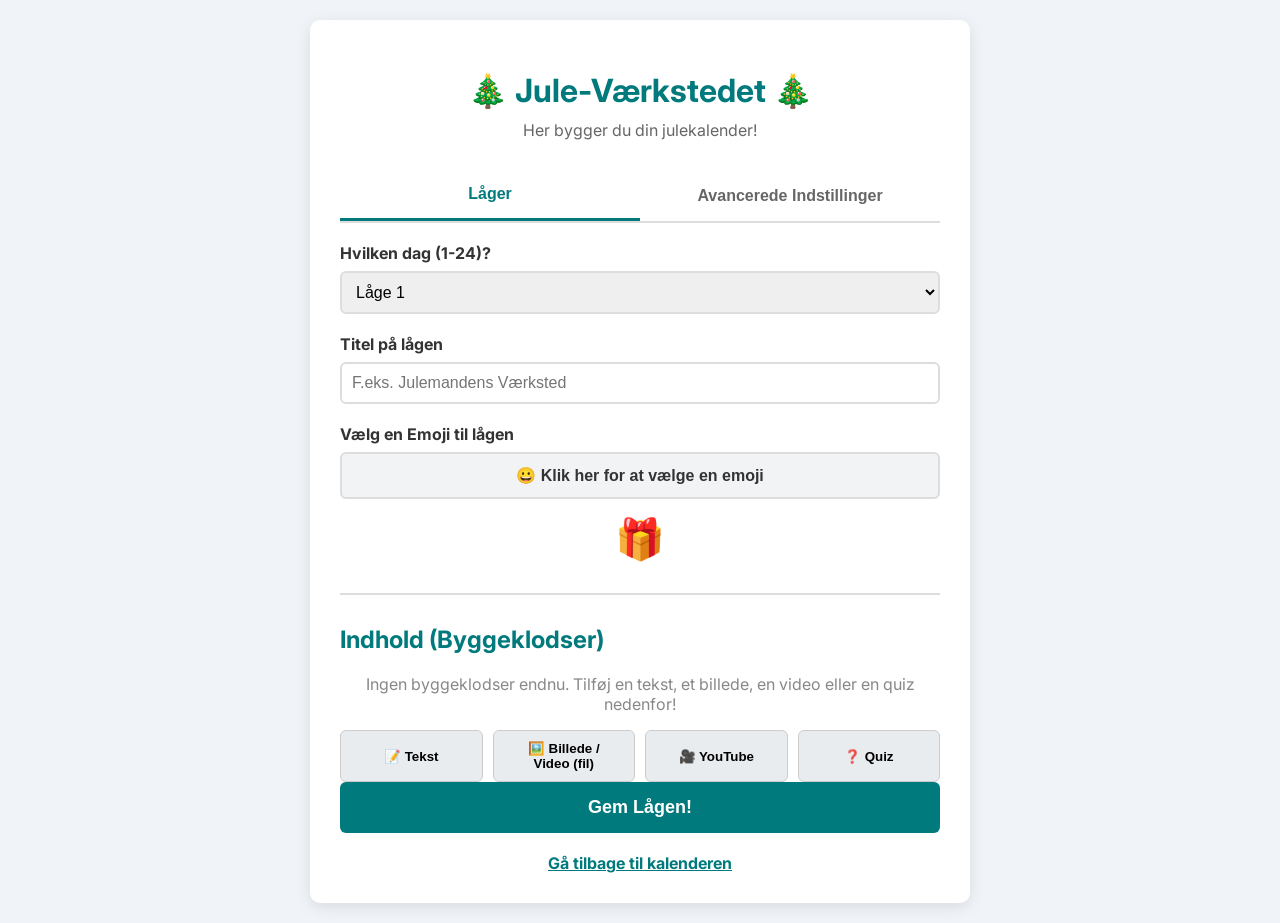
==== Data/wwwroot/editor.html @ e36e7e69 "Initial commit" ====
<!DOCTYPE html>
<html lang="da">
<head>
    <meta charset="UTF-8">
    <meta name="viewport" content="width=device-width, initial-scale=1.0">
    <title>Jule-Værkstedet</title>
    <link rel="icon" href="assets/tree.png">
    <link href="https://fonts.googleapis.com/css2?family=Inter:wght@400;500;700&display=swap" rel="stylesheet">
    <style>
        body {
            font-family: 'Inter', sans-serif;
            background-color: #f0f4f8;
            margin: 0;
            padding: 20px;
            color: #333;
        }
        .container {
            max-width: 600px;
            margin: 0 auto;
            background: white;
            padding: 30px;
            border-radius: 10px;
            box-shadow: 0 4px 15px rgba(0,0,0,0.1);
        }
        h1 {
            color: #007a7c;
            text-align: center;
            margin-bottom: 30px;
        }
        .form-group {
            margin-bottom: 20px;
        }
        label {
            display: block;
            font-weight: bold;
            margin-bottom: 8px;
        }
        input[type="text"], input[type="number"], select, textarea {
            width: 100%;
            padding: 10px;
            border: 2px solid #ddd;
            border-radius: 6px;
            font-size: 16px;
            box-sizing: border-box;
        }
        input[type="file"] {
            display: block;
            margin-top: 10px;
        }
        .emoji-select-btn {
            width: 100%;
            padding: 12px;
            background: #f1f3f5;
            border: 2px solid #ddd;
            border-radius: 6px;
            font-size: 16px;
            cursor: pointer;
            font-weight: bold;
            color: #333;
            transition: all 0.2s;
        }
        .emoji-select-btn:hover {
            background: #e9ecef;
            border-color: #007a7c;
        }
        .full-emoji-picker {
            margin-top: 10px;
            border: 2px solid #007a7c;
            border-radius: 6px;
            background: white;
            padding: 10px;
            max-height: 250px;
            overflow-y: auto;
        }
        .emoji-list {
            display: grid;
            grid-template-columns: repeat(auto-fill, minmax(40px, 1fr));
            gap: 5px;
        }
        .emoji-list span {
            font-size: 30px;
            cursor: pointer;
            text-align: center;
            padding: 5px;
            border-radius: 6px;
            transition: transform 0.1s, background 0.1s;
        }
        .emoji-list span:hover {
            background: #f0f4f8;
            transform: scale(1.2);
        }
        .content-hidden {
            display: none;
        }
        button.save-btn {
            width: 100%;
            padding: 15px;
            background-color: #007a7c;
            color: white;
            font-size: 18px;
            font-weight: bold;
            border: none;
            border-radius: 6px;
            cursor: pointer;
            transition: background 0.2s;
        }
        button.save-btn:hover {
            background-color: #005f60;
        }
        .status {
            margin-top: 20px;
            padding: 15px;
            border-radius: 6px;
            text-align: center;
            font-weight: bold;
            display: none;
        }
        .success { background: #d4edda; color: #155724; }
        .error { background: #f8d7da; color: #721c24; }
        .tabs {
            display: flex;
            border-bottom: 2px solid #ddd;
            margin-bottom: 20px;
        }
        .tab-btn {
            flex: 1;
            padding: 15px;
            background: none;
            border: none;
            font-size: 16px;
            font-weight: bold;
            cursor: pointer;
            color: #666;
        }
        .tab-btn.active {
            color: #007a7c;
            border-bottom: 3px solid #007a7c;
        }
        .tab-content {
            display: none;
        }
        .tab-content.active {
            display: block;
        }
        .btn-block {
            background: #e9ecef;
            border: 1px solid #ccc;
            padding: 10px 15px;
            border-radius: 6px;
            cursor: pointer;
            font-weight: bold;
            flex: 1;
            min-width: 120px;
        }
        .btn-block:hover { background: #dde0e3; }
        .block {
            background: #fafafa;
            border: 2px solid #ddd;
            padding: 15px;
            margin-bottom: 15px;
            border-radius: 6px;
        }
        .block-header {
            display: flex;
            justify-content: space-between;
            align-items: center;
            margin-bottom: 10px;
            border-bottom: 1px solid #ddd;
            padding-bottom: 5px;
        }
        .drag-handle {
            cursor: grab;
            margin-right: 10px;
            font-size: 20px;
        }
        .btn-remove {
            background: #dc3545;
            color: white;
            border: none;
            border-radius: 4px;
            padding: 5px 10px;
            cursor: pointer;
            font-size: 12px;
        }
        .wysiwyg-editor {
            min-height: 80px;
            border: 1px solid #ccc;
            padding: 10px;
            border-radius: 4px;
            background: white;
            margin-top: 5px;
        }
        .formatting-toolbar {
            display: flex;
            gap: 5px;
        }
        .format-btn {
            background: white;
            border: 1px solid #ccc;
            border-radius: 4px;
            padding: 5px 10px;
            cursor: pointer;
            font-weight: bold;
        }
        .format-btn:hover { background: #f0f0f0; }
        .quiz-option {
            display: flex;
            gap: 10px;
            margin-bottom: 5px;
            align-items: center;
        }
    </style>
</head>
<body>

<div class="container">
    <h1>🎄 Jule-Værkstedet 🎄</h1>
    <p style="text-align: center; color: #666; margin-top: -20px; margin-bottom: 30px;">Her bygger du din julekalender!</p>
    
    <div class="tabs">
        <button id="btn-tab-låge" class="tab-btn active" onclick="switchTab('låge')">Låger</button>
        <button id="btn-tab-config" class="tab-btn" onclick="switchTab('config')">Avancerede Indstillinger</button>
    </div>

    <div id="tab-låge" class="tab-content active">
        <div class="form-group">
            <label>Hvilken dag (1-24)?</label>
            <select id="door-day" onchange="loadDoor(this.value)">
                <script>
                    for(let i=1; i<=24; i++) {
                        document.write(`<option value="${i}">Låge ${i}</option>`);
                    }
                    

                </script>
            </select>
        </div>

        <div class="form-group">
            <label>Titel på lågen</label>
            <input type="text" id="door-title" placeholder="F.eks. Julemandens Værksted">
        </div>

    <div class="form-group">
        <label>Vælg en Emoji til lågen</label>
        <button type="button" class="emoji-select-btn" onclick="toggleEmojiPicker()">😀 Klik her for at vælge en emoji</button>
        
        <div id="full-emoji-picker" class="full-emoji-picker content-hidden">
            <div id="emoji-list" class="emoji-list"></div>
        </div>

        <input type="hidden" id="door-emoji" value="🎁">
        <div id="selected-emoji-preview" style="font-size: 40px; text-align: center; margin-top: 15px;">🎁</div>
    </div>

    <hr style="border: 1px solid #ddd; margin: 30px 0;">
    <h2 style="color: #007a7c;">Indhold (Byggeklodser)</h2>
    <div id="content-blocks"></div>
    <div class="add-block-buttons" style="margin-top: 15px; display: flex; gap: 10px; flex-wrap: wrap;">
        <button type="button" onclick="addBlock('text')" class="btn-block">📝 Tekst</button>
        <button type="button" onclick="addBlock('image')" class="btn-block">🖼️ Billede / Video (fil)</button>
        <button type="button" onclick="addBlock('video')" class="btn-block">🎥 YouTube</button>
        <button type="button" onclick="addBlock('quiz')" class="btn-block">❓ Quiz</button>
    </div>

    <button class="save-btn" onclick="saveDoor()">Gem Lågen!</button>
    </div> <!-- Afslutter tab-låge -->

    <div id="tab-config" class="tab-content">
        <div class="form-group">
            <label>Julekalenderens Titel</label>
            <input type="text" id="config-maintitle" placeholder="F.eks. Min Julekalender">
        </div>
        <div class="form-group">
            <label>Undertitel</label>
            <input type="text" id="config-subtitle" placeholder="F.eks. Lavet af 2.A">
        </div>
        <div class="form-group">
            <label>Test-tilstand (Tillad at åbne låger før tid)</label>
            <select id="config-testmode">
                <option value="true">Ja (Test-tilstand aktiv)</option>
                <option value="false">Nej (Låger åbnes kun på dagen)</option>
            </select>
        </div>
        
        <div class="form-group" style="background: #f9f9f9; border: 1px solid #ddd; padding: 15px; border-radius: 8px;">
            <label>Farver</label>
            <div style="font-size: 14px; color: #555; margin-bottom: 10px;">Gør kalenderen personlig med jeres egne farver:</div>
            
            <div style="display: flex; gap: 10px; flex-wrap: wrap; align-items: center; margin-bottom: 10px;">
                <label style="width: 150px; margin: 0;">Baggrundsfarve:</label>
                <input type="color" id="config-bgcolor" value="#005a5b" style="width: 50px; height: 30px; padding: 0; border: none;">
                <button type="button" onclick="document.getElementById('config-bgcolor').value='#005a5b'" style="background: #fff; border: 1px solid #ccc; color: #333; padding: 2px 8px; border-radius: 4px; cursor: pointer;">Nulstil</button>
            </div>
            
            <div style="display: flex; gap: 10px; flex-wrap: wrap; align-items: center; margin-bottom: 10px;">
                <label style="width: 150px; margin: 0;">Lågefarve:</label>
                <input type="color" id="config-doorcolor" value="#fefae0" style="width: 50px; height: 30px; padding: 0; border: none;">
                <button type="button" onclick="document.getElementById('config-doorcolor').value='#fefae0'" style="background: #fff; border: 1px solid #ccc; color: #333; padding: 2px 8px; border-radius: 4px; cursor: pointer;">Nulstil</button>
            </div>
            
            <div style="display: flex; gap: 10px; flex-wrap: wrap; align-items: center;">
                <label style="width: 150px; margin: 0;">Tal-farve (1-24):</label>
                <input type="color" id="config-doortextcolor" value="#582f0e" style="width: 50px; height: 30px; padding: 0; border: none;">
                <button type="button" onclick="document.getElementById('config-doortextcolor').value='#582f0e'" style="background: #fff; border: 1px solid #ccc; color: #333; padding: 2px 8px; border-radius: 4px; cursor: pointer;">Nulstil</button>
            </div>
        </div>
        <div class="form-group" style="background: #f9f9f9; border: 1px solid #ddd; padding: 15px; border-radius: 8px;">
            <label>Vis Snevejr (Drys fra toppen)</label>
            <select id="config-snow" style="margin-bottom: 10px;">
                <option value="true">Ja</option>
                <option value="false">Nej</option>
            </select>
            
            <div style="display: flex; gap: 10px; flex-wrap: wrap; align-items: center; margin-bottom: 10px;">
                <label style="width: 150px; margin: 0;">Sne-mængde:</label>
                <select id="config-snowamount" style="width: 120px;">
                    <option value="25">Lidt</option>
                    <option value="75">Normal</option>
                    <option value="150">Mange</option>
                    <option value="300">Snestorm!</option>
                </select>
            </div>

            <div style="display: flex; gap: 10px; flex-wrap: wrap; align-items: center; margin-bottom: 10px;">
                <label style="width: 150px; margin: 0;">Sne-hastighed:</label>
                <select id="config-snowspeed" style="width: 120px;">
                    <option value="1.5">Langsomt</option>
                    <option value="1.0">Normalt</option>
                    <option value="0.5">Hurtigt</option>
                </select>
            </div>

            <div style="display: flex; gap: 10px; flex-wrap: wrap; align-items: center;">
                <label style="width: 150px; margin: 0;">Sne-farve:</label>
                <input type="color" id="config-snowcolor" value="#ffffff" style="width: 50px; height: 30px; padding: 0; border: none;">
                <button type="button" onclick="document.getElementById('config-snowcolor').value='#ffffff'" style="background: #fff; border: 1px solid #ccc; color: #333; padding: 2px 8px; border-radius: 4px; cursor: pointer;">Nulstil</button>
            </div>
        </div>
        <div class="form-group">
            <label>Vis Snedriver (I bunden af kalenderen)</label>
            <select id="config-snowdrift">
                <option value="true">Ja</option>
                <option value="false">Nej</option>
            </select>
        </div>
        <div class="form-group" style="background: #f9f9f9; border: 1px solid #ddd; padding: 15px; border-radius: 8px;">
            <label>Låger i gitteret</label>
            <div style="font-size: 14px; color: #555; margin-bottom: 10px;">Bestem hvordan numrene 1-24 placeres på forsiden:</div>
            <button class="btn-remove" type="button" style="background-color: #f39c12; color: white; padding: 10px; margin-right: 5px; border: none; border-radius: 4px; cursor: pointer; font-weight: bold;" onclick="shuffleDoors()">🎲 Bland lågerne tilfældigt!</button>
            <button class="btn-remove" type="button" style="background-color: #3498db; color: white; padding: 10px; border: none; border-radius: 4px; cursor: pointer; font-weight: bold;" onclick="resetDoors()">🔢 Sæt dem i rækkefølge (1-24)</button>
        </div>
        <button class="save-btn" onclick="saveConfig()">Gem Indstillinger ⚙️</button>
    </div> <!-- Afslutter tab-config -->

    <div id="status" class="status"></div>
    <br>
    <div style="text-align: center;">
        <a href="index.html" style="color: #007a7c; font-weight: bold;">Gå tilbage til kalenderen</a>
    </div>
</div>

<script>
    // Tab switching logic
    function switchTab(tabId) {
        document.getElementById('btn-tab-låge').classList.remove('active');
        document.getElementById('btn-tab-config').classList.remove('active');
        document.getElementById('tab-låge').classList.remove('active');
        document.getElementById('tab-config').classList.remove('active');
        
        document.getElementById('btn-tab-' + tabId).classList.add('active');
        document.getElementById('tab-' + tabId).classList.add('active');
        
        if (tabId === 'config') {
            loadConfig();
        }
    }

    let currentDoorOrder = null;

    async function loadConfig() {
        try {
            const res = await fetch('/api/config');
            if (res.ok) {
                const config = await res.json();
                if (config.mainTitle) document.getElementById('config-maintitle').value = config.mainTitle;
                if (config.subtitle) document.getElementById('config-subtitle').value = config.subtitle;
                if (config.isTestMode !== undefined) document.getElementById('config-testmode').value = config.isTestMode.toString();
                if (config.showSnowfall !== undefined) document.getElementById('config-snow').value = config.showSnowfall.toString();
                if (config.showSnowdrift !== undefined) document.getElementById('config-snowdrift').value = config.showSnowdrift.toString();
                if (config.doorOrder) currentDoorOrder = config.doorOrder;
                if (config.bgColor) document.getElementById('config-bgcolor').value = config.bgColor;
                if (config.doorColor) document.getElementById('config-doorcolor').value = config.doorColor;
                if (config.doorTextColor) document.getElementById('config-doortextcolor').value = config.doorTextColor;
                if (config.snowAmount) document.getElementById('config-snowamount').value = config.snowAmount.toString();
                if (config.snowSpeed) document.getElementById('config-snowspeed').value = config.snowSpeed.toString();
                if (config.snowColor) document.getElementById('config-snowcolor').value = config.snowColor;
            }
        } catch(e) {
            console.error("Fejl ved indlæsning", e);
        }
    }

    function shuffleDoors() {
        // Genererer en tilfældig rækkefølge af 1-24
        let array = Array.from({length: 24}, (_, i) => i + 1);
        for (let i = array.length - 1; i > 0; i--) {
            const j = Math.floor(Math.random() * (i + 1));
            [array[i], array[j]] = [array[j], array[i]];
        }
        currentDoorOrder = array;
        alert("Lågerne er nu blandet! Tryk på 'Gem Indstillinger' for at gemme ændringerne.");
    }

    function resetDoors() {
        currentDoorOrder = Array.from({length: 24}, (_, i) => i + 1);
        alert("Lågerne er nu sat i rækkefølge fra 1-24! Tryk på 'Gem Indstillinger' for at gemme.");
    }

    async function saveConfig() {
        const config = {
            mainTitle: document.getElementById('config-maintitle').value,
            subtitle: document.getElementById('config-subtitle').value,
            isTestMode: document.getElementById('config-testmode').value === 'true',
            showSnowfall: document.getElementById('config-snow').value === 'true',
            showSnowdrift: document.getElementById('config-snowdrift').value === 'true',
            bgColor: document.getElementById('config-bgcolor').value,
            doorColor: document.getElementById('config-doorcolor').value,
            doorTextColor: document.getElementById('config-doortextcolor').value,
            snowAmount: document.getElementById('config-snowamount').value,
            snowSpeed: document.getElementById('config-snowspeed').value,
            snowColor: document.getElementById('config-snowcolor').value
        };
        if (currentDoorOrder) {
            config.doorOrder = currentDoorOrder;
        }

        try {
            const response = await fetch('/api/config', {
                method: 'POST',
                headers: { 'Content-Type': 'application/json' },
                body: JSON.stringify(config)
            });

            const status = document.getElementById('status');
            status.style.display = 'block';
            
            if(response.ok) {
                status.className = 'status success';
                status.textContent = 'Indstillinger blev gemt! Opdater julekalenderen for at se ændringerne.';
                setTimeout(() => { status.style.display = 'none'; }, 5000);
            } else {
                status.className = 'status error';
                status.textContent = 'Fejl: Kunne ikke gemme indstillinger.';
            }
        } catch(e) {
            const status = document.getElementById('status');
            status.style.display = 'block';
            status.className = 'status error';
            status.textContent = 'Forbindelsesfejl til serveren.';
        }
    }

    const ALL_EMOJIS = "😀 😃 😄 😁 😆 😅 🤣 😂 🙂 🙃 😉 😊 😇 🥰 😍 🤩 😘 😗 😚 😙 😋 😛 😜 🤪 😝 🤑 🤗 🤭 🤫 🤔 🤐 🤨 😐 😑 😶 😏 😒 🙄 😬 🤥 😌 😔 😪 🤤 😴 😷 🤒 🤕 🤢 🤮 🤧 🥵 🥶 🥴 😵 🤯 🤠 🥳 😎 🤓 🧐 😕 😟 🙁 ☹️ 😮 😯 😲 😳 🥺 😦 😧 😨 😰 😥 😢 😭 😱 😖 😣 😞 😓 😩 😫 🥱 😤 😡 😠 🤬 😈 👿 💀 ☠️ 💩 🤡 👹 👺 👻 👽 👾 🤖 🎃 😺 😸 😹 😻 😼 😽 🙀 😿 😾 🐶 🐱 🐭 🐹 🐰 🦊 🐻 🐼 🐨 🐯 🦁 🐮 🐷 🐽 🐸 🐵 🙈 🙉 🙊 🐒 🐔 🐧 🐦 🐤 🐣 🐥 🦆 🦅 🦉 🦇 🐺 🐗 🐴 🦄 🐝 🐛 🦋 🐌 🐞 🐜 🦟 🦗 🕷 🕸 🦂 🐢 🐍 🦎 🦖 🦕 🐙 🦑 🦐 🦞 🦀 🐡 🐠 🐟 🐬 🐳 🐋 🦈 🐊 🐅 🐆 🦓 🦍 🦧 🐘 🦛 🦏 🐪 🐫 🦒 🦘 🐃 🐂 🐄 🐎 🐖 🐏 🐑 🦙 🐐 🦌 🐕 🐩 🦮 🐕‍🦺 🐈 🐓 🦃 🦚 🦜 🦢 🦩 🕊 🐇 🦝 🦨 🦡 🦦 🦥 🐁 🐀 🐿 🦔 🍏 🍎 🍐 🍊 🍋 🍌 🍉 🍇 🍓 🍈 🍒 🍑 🥭 🍍 🥥 🥝 🍅 🍆 🥑 🥦 🥬 🥒 🌶 🌽 🥕 🧄 🧅 🥔 🍠 🥐 🥯 🍞 🥖 🥨 🧀 🥚 🍳 🧈 🥞 🧇 🥓 🥩 🍗 🍖 🌭 🍔 🍟 🍕 🥪 🥙 🧆 🌮 🌯 🥗 🥘 🥫 🍝 🍜 🍲 🍛 🍣 🍱 🥟 🦪 🍤 🍙 🍚 🍘 🍥 🥠 🥮 🍢 🍡 🍧 🍨 🍦 🥧 🧁 🍰 🎂 🍮 🍭 🍬 🍫 🍿 🍩 🍪 🌰 🥜 🍯 🥛 🍼 ☕️ 🍵 🧃 🥤 🍶 🍺 🍻 🥂 🍷 🥃 🍸 🍹 🧉 🍾 🧊 🥄 🍴 🍽 🥣 🥡 🥢 ⚽ 🏀 🏈 ⚾ 🥎 🎾 🏐 🏉 🥏 🎱 🪀 🏓 🏸 🏒 🏑 🥍 🏏 🥅 ⛳ 🪁 🏹 🎣 🤿 🥊 🥋 🎽 🛹 🛷 ⛸ 🥌 🎿 ⛷ 🏂 🪂 🏋️ 🤼 🤸 ⛹️ 🤺 🤾 🏌️ 🏇 🧘 🏄 🏊 🤽 🚣 🧗 🚵 🚴 🏆 🥇 🥈 🥉 🏅 🎖 🏵 🎗 🎫 🎟 🎪 🤹 🎭 🩰 🎨 🎬 🎤 🎧 🎼 🎹 🥁 🎷 🎺 🎸 🪕 🎻 🎲 🧩 🎮 🕹 🎰 🎅 🤶 🧑‍🎄 🎄 🎁 ⛄ ❄️ 🦌 🕯️ 🔔 🌟 🧣 🧤 🧥".split(" ");
    
    // Initialize emoji list
    const emojiList = document.getElementById('emoji-list');
    ALL_EMOJIS.forEach(emoji => {
        if(!emoji) return;
        const span = document.createElement('span');
        span.textContent = emoji;
        span.onclick = () => setEmoji(emoji);
        emojiList.appendChild(span);
    });

    function toggleEmojiPicker() {
        const picker = document.getElementById('full-emoji-picker');
        if(picker.classList.contains('content-hidden')) {
            picker.classList.remove('content-hidden');
        } else {
            picker.classList.add('content-hidden');
        }
    }

    function setEmoji(emoji) {
        document.getElementById('door-emoji').value = emoji;
        document.getElementById('selected-emoji-preview').textContent = emoji;
        document.getElementById('full-emoji-picker').classList.add('content-hidden');
    }

    // Blocks array
let currentBlocks = [];

function clearDoorForm() {
    document.getElementById('door-title').value = '';
    setEmoji('🎁');
    currentBlocks = [];
    renderBlocks();
}

async function loadDoor(day) {
    clearDoorForm();
    try {
        const res = await fetch('/api/door/' + day);
        if (res.ok) {
            const data = await res.json();
            if(data.title && !data.title.includes('. december')) {
                document.getElementById('door-title').value = data.title;
            }
            if(data.emoji) {
                setEmoji(data.emoji);
            }
            if(data.body && data.body.length > 0) {
                // Map the server blocks to our editable blocks
                currentBlocks = data.body.map(block => {
                    if (block.type === 'html' || block.type === 'text') return { type: 'text', value: block.value };
                    if (block.type === 'image' || block.type === 'video' && !block.value.includes('youtube.com')) {
                        return { type: 'file', value: block.value, file: null };
                    }
                    if (block.type === 'video' && block.value.includes('youtube.com')) return { type: 'video', value: block.value };
                    if (block.type === 'quiz') return { type: 'quiz', value: block.value };
                    return block;
                });
            }
            renderBlocks();
        }
    } catch(e) {
        console.error("Kunne ikke hente låge", e);
    }
}

// Automatically load day 1 on boot
window.addEventListener('DOMContentLoaded', () => {
    loadDoor(1);
});

function addBlock(type) {
    let newBlock = { type: type, value: '' };
    if (type === 'quiz') {
        newBlock.value = { question: 'Hvad er...', options: ['Svar 1', 'Svar 2'], correctIndex: 0, explanation: 'Godt klaret!' };
    }
    currentBlocks.push(newBlock);
    renderBlocks();
}

function removeBlock(index) {
    if(confirm('Er du sikker på du vil fjerne denne byggeklods?')) {
        currentBlocks.splice(index, 1);
        renderBlocks();
    }
}

function moveBlock(index, dir) {
    if (index + dir < 0 || index + dir >= currentBlocks.length) return;
    const temp = currentBlocks[index];
    currentBlocks[index] = currentBlocks[index + dir];
    currentBlocks[index + dir] = temp;
    renderBlocks();
}

function updateBlockValue(index, newValue) {
    currentBlocks[index].value = newValue;
}

function updateQuizValue(index, field, value) {
    currentBlocks[index].value[field] = value;
}

function updateQuizOption(blockIndex, optIndex, value) {
    currentBlocks[index].value.options[optIndex] = value;
}

function renderBlocks() {
    const container = document.getElementById('content-blocks');
    container.innerHTML = '';
    
    if (currentBlocks.length === 0) {
        container.innerHTML = '<p style="text-align: center; color: #888;">Ingen byggeklodser endnu. Tilføj en tekst, et billede, en video eller en quiz nedenfor!</p>';
        return;
    }
    
    currentBlocks.forEach((block, index) => {
        const div = document.createElement('div');
        div.className = 'block';
        
        let title = '';
        if (block.type === 'text') title = '📝 Tekst';
        if (block.type === 'file') title = '🖼️ Billede / Video (fil)';
        if (block.type === 'video') title = '🎥 YouTube Video';
        if (block.type === 'quiz') title = '❓ Quiz';
        
        let header = `
            <div class="block-header">
                <div>
                    <span class="drag-handle" onclick="moveBlock(${index}, -1)" title="Flyt Op">⬆️</span>
                    <span class="drag-handle" onclick="moveBlock(${index}, 1)" title="Flyt Ned">⬇️</span>
                    <strong>${title}</strong>
                </div>
                <button class="btn-remove" onclick="removeBlock(${index})">Slet</button>
            </div>
        `;
        
        let body = '';
        if (block.type === 'text') {
            body = `
                <div class="formatting-toolbar">
                    <button type="button" class="format-btn" onclick="document.execCommand('bold',false,null)"><b>B</b></button>
                    <button type="button" class="format-btn" onclick="document.execCommand('italic',false,null)"><i>I</i></button>
                    <button type="button" class="format-btn" onclick="document.execCommand('underline',false,null)"><u>U</u></button>
                    <button type="button" class="format-btn" onclick="document.execCommand('foreColor',false,'#d8232a')"><b style="color:#d8232a">Rød</b></button>
                    <button type="button" class="format-btn" onclick="document.execCommand('foreColor',false,'#007a7c')"><b style="color:#007a7c">Grøn</b></button>
                    <button type="button" class="format-btn" onclick="document.execCommand('foreColor',false,'#000000')"><b style="color:#000000">Sort</b></button>
                </div>
                <div class="wysiwyg-editor" contenteditable="true" onblur="currentBlocks[${index}].value = this.innerHTML">${block.value}</div>
            `;
        } else if (block.type === 'file') {
            body = `
                <input type="file" onchange="currentBlocks[${index}].file = this.files[0]">
                ${typeof block.value === 'string' && block.value.length > 0 ? `<div style="margin-top: 5px; font-size: 14px; color: #666;">Nuværende fil: ${block.value} (Upload en ny for at overskrive)</div>` : ''}
            `;
        } else if (block.type === 'video') {
            body = `
                <input type="text" placeholder="Indsæt YouTube URL..." value="${block.value}" onchange="currentBlocks[${index}].value = this.value">
            `;
        } else if (block.type === 'quiz') {
            let optsHtml = '';
            block.value.options.forEach((opt, optIndex) => {
                optsHtml += `
                    <div class="quiz-option">
                        <input type="radio" name="quiz_correct_${index}" ${optIndex === block.value.correctIndex ? 'checked' : ''} onchange="currentBlocks[${index}].value.correctIndex = ${optIndex}">
                        <input type="text" value="${opt}" onchange="currentBlocks[${index}].value.options[${optIndex}] = this.value" placeholder="Svarmulighed">
                    </div>
                `;
            });
            
            body = `
                <label>Spørgsmål</label>
                <div class="wysiwyg-editor" style="min-height: 40px; margin-bottom: 10px;" contenteditable="true" onblur="currentBlocks[${index}].value.question = this.innerHTML">${block.value.question}</div>
                <label>Svarmuligheder (vælg det rigtige svar)</label>
                ${optsHtml}
                <label style="margin-top: 10px;">Godt klaret-besked (vises når de svarer rigtigt)</label>
                <div class="wysiwyg-editor" style="min-height: 40px;" contenteditable="true" onblur="currentBlocks[${index}].value.explanation = this.innerHTML">${block.value.explanation}</div>
            `;
        }
        
        div.innerHTML = header + body;
        container.appendChild(div);
    });
}

async function saveDoor() {
    // Focus ud af evt. redigeringsfelter for at sikre at onblur fyrer
    if (document.activeElement && document.activeElement !== document.body) {
        document.activeElement.blur();
    }
    
    const day = document.getElementById('door-day').value;
    const title = document.getElementById('door-title').value || (day + '. december');
    const emoji = document.getElementById('door-emoji').value || '🎁';
    const statusEl = document.getElementById('status');
    statusEl.style.display = 'none';
    
    const formData = new FormData();
    let bodyArray = [];
    
    currentBlocks.forEach((block, index) => {
        if (block.type === 'text') {
            bodyArray.push({ type: 'html', value: block.value });
        } else if (block.type === 'video') {
            let embedUrl = block.value;
            if (embedUrl.includes('watch?v=')) {
                embedUrl = 'https://www.youtube.com/embed/' + embedUrl.split('watch?v=')[1].split('&')[0];
            } else if (embedUrl.includes('youtu.be/')) {
                embedUrl = 'https://www.youtube.com/embed/' + embedUrl.split('youtu.be/')[1].split('?')[0];
            }
            bodyArray.push({ type: 'video', value: embedUrl });
        } else if (block.type === 'file') {
            if (block.file) {
                const safeName = "blok" + index + "_" + block.file.name;
                const isVideo = block.file.type.startsWith('video');
                bodyArray.push({ type: isVideo ? 'video' : 'image', value: "/låger/" + day + "/" + safeName });
                formData.append('file', block.file, safeName);
            } else if (typeof block.value === 'string' && block.value.length > 0) {
                // Keep the old file
                const isVideo = block.value.endsWith('.mp4') || block.value.endsWith('.webm');
                bodyArray.push({ type: isVideo ? 'video' : 'image', value: block.value });
            }
        } else if (block.type === 'quiz') {
            bodyArray.push({ type: 'quiz', value: block.value });
        }
    });
    
    const dataObj = { title: title, emoji: emoji, body: bodyArray };
    formData.append("data", JSON.stringify(dataObj));
    
    try {
        const response = await fetch('/api/door/' + day, { method: 'POST', body: formData });
        if (response.ok) {
            statusEl.textContent = '✅ Låge ' + day + ' er gemt!';
            statusEl.className = 'status success';
            statusEl.style.display = 'block';
        } else throw new Error("Fejl fra server");
    } catch (e) {
        statusEl.textContent = '❌ Der skete en fejl. Har du startet Julekalender.exe?';
        statusEl.className = 'status error';
        statusEl.style.display = 'block';
    }
}

    // Hold the C# server alive by pinging it every 2 seconds
    setInterval(function() {
        fetch('/api/heartbeat').catch(function(){});
    }, 2000);
</script>
</body>
</html>
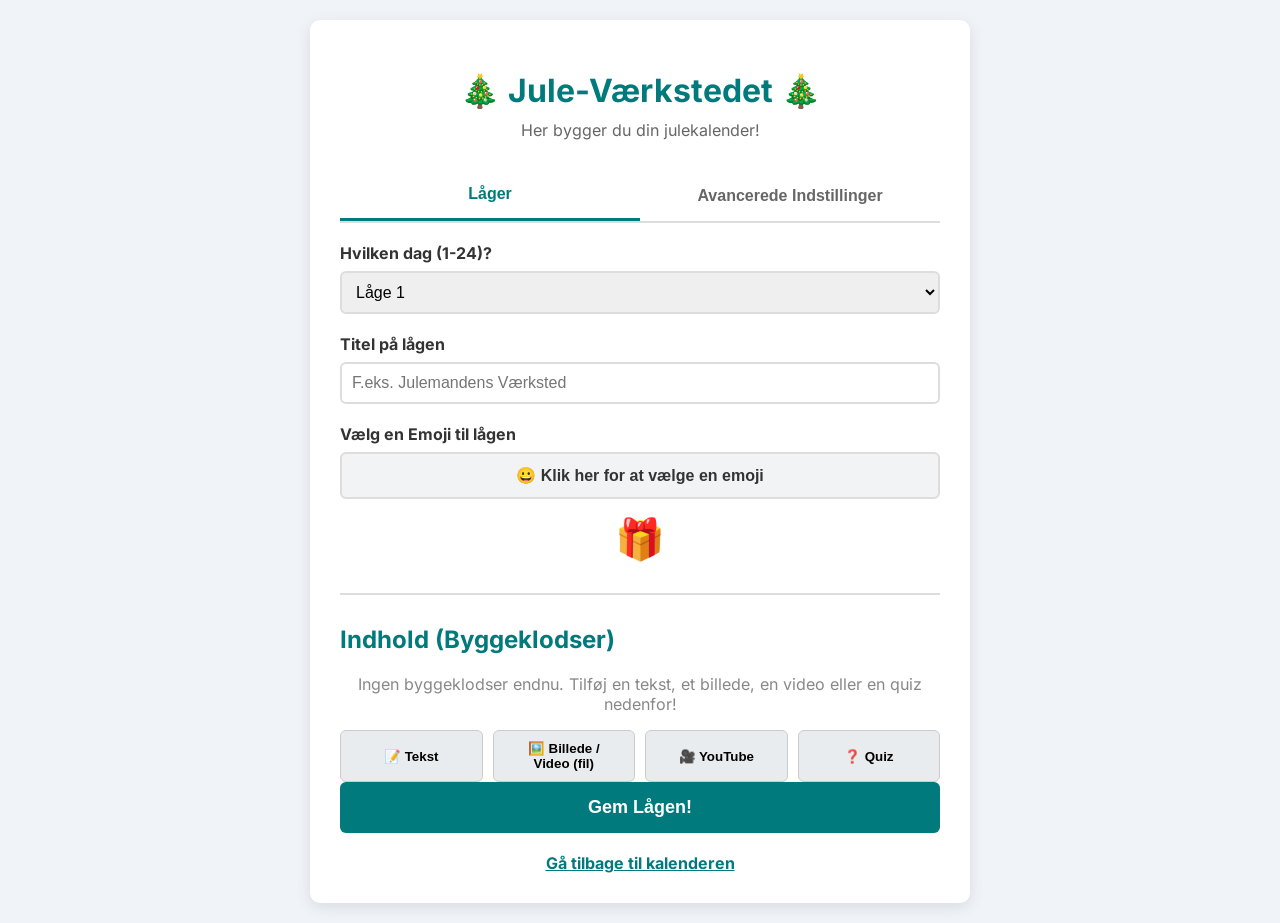
==== commit eea547b0: "Bug fixses" ====
--- a/Data/wwwroot/editor.html
+++ b/Data/wwwroot/editor.html
@@ -5,7 +5,7 @@
     <meta name="viewport" content="width=device-width, initial-scale=1.0">
     <title>Jule-Værkstedet</title>
     <link rel="icon" href="assets/tree.png">
-    <link href="https://fonts.googleapis.com/css2?family=Inter:wght@400;500;700&display=swap" rel="stylesheet">
+    <link rel="stylesheet" href="css/fonts.css">
     <style>
         body {
             font-family: 'Inter', sans-serif;
@@ -190,6 +190,11 @@
             background: white;
             margin-top: 5px;
         }
+        .wysiwyg-editor:empty:before {
+            content: attr(data-placeholder);
+            color: #aaa;
+            font-style: italic;
+        }
         .formatting-toolbar {
             display: flex;
             gap: 5px;
@@ -258,7 +263,7 @@
     <div id="content-blocks"></div>
     <div class="add-block-buttons" style="margin-top: 15px; display: flex; gap: 10px; flex-wrap: wrap;">
         <button type="button" onclick="addBlock('text')" class="btn-block">📝 Tekst</button>
-        <button type="button" onclick="addBlock('image')" class="btn-block">🖼️ Billede / Video (fil)</button>
+        <button type="button" onclick="addBlock('file')" class="btn-block">🖼️ Billede / Video (fil)</button>
         <button type="button" onclick="addBlock('video')" class="btn-block">🎥 YouTube</button>
         <button type="button" onclick="addBlock('quiz')" class="btn-block">❓ Quiz</button>
     </div>
@@ -269,7 +274,7 @@
     <div id="tab-config" class="tab-content">
         <div class="form-group">
             <label>Julekalenderens Titel</label>
-            <input type="text" id="config-maintitle" placeholder="F.eks. Min Julekalender">
+            <input type="text" id="config-maintitle" placeholder="F.eks. Julekalender">
         </div>
         <div class="form-group">
             <label>Undertitel</label>
@@ -449,6 +454,7 @@
                 status.className = 'status success';
                 status.textContent = 'Indstillinger blev gemt! Opdater julekalenderen for at se ændringerne.';
                 setTimeout(() => { status.style.display = 'none'; }, 5000);
+                hasPendingConfigSave = false;
             } else {
                 status.className = 'status error';
                 status.textContent = 'Fejl: Kunne ikke gemme indstillinger.';
@@ -457,7 +463,8 @@
             const status = document.getElementById('status');
             status.style.display = 'block';
             status.className = 'status error';
-            status.textContent = 'Forbindelsesfejl til serveren.';
+            status.textContent = '⏳ Serveren er offline. Venter på at du genstarter Julekalender.exe...';
+            hasPendingConfigSave = true;
         }
     }
 
@@ -537,7 +544,7 @@
 function addBlock(type) {
     let newBlock = { type: type, value: '' };
     if (type === 'quiz') {
-        newBlock.value = { question: 'Hvad er...', options: ['Svar 1', 'Svar 2'], correctIndex: 0, explanation: 'Godt klaret!' };
+        newBlock.value = { question: '', options: ['', ''], correctIndex: 0, explanation: '' };
     }
     currentBlocks.push(newBlock);
     renderBlocks();
@@ -567,7 +574,30 @@
 }
 
 function updateQuizOption(blockIndex, optIndex, value) {
-    currentBlocks[index].value.options[optIndex] = value;
+    currentBlocks[blockIndex].value.options[optIndex] = value;
+}
+
+function addQuizOption(blockIndex) {
+    if (currentBlocks[blockIndex].value.options.length < 4) {
+        currentBlocks[blockIndex].value.options.push('Nyt svar');
+        renderBlocks();
+    } else {
+        alert("Du kan maksimalt have 4 svarmuligheder.");
+    }
+}
+
+function removeQuizOption(blockIndex, optIndex) {
+    if (currentBlocks[blockIndex].value.options.length > 2) {
+        currentBlocks[blockIndex].value.options.splice(optIndex, 1);
+        if (currentBlocks[blockIndex].value.correctIndex === optIndex) {
+            currentBlocks[blockIndex].value.correctIndex = 0;
+        } else if (currentBlocks[blockIndex].value.correctIndex > optIndex) {
+            currentBlocks[blockIndex].value.correctIndex--;
+        }
+        renderBlocks();
+    } else {
+        alert("Du skal minimum have 2 svarmuligheder.");
+    }
 }
 
 function renderBlocks() {
@@ -611,16 +641,41 @@
                     <button type="button" class="format-btn" onclick="document.execCommand('foreColor',false,'#007a7c')"><b style="color:#007a7c">Grøn</b></button>
                     <button type="button" class="format-btn" onclick="document.execCommand('foreColor',false,'#000000')"><b style="color:#000000">Sort</b></button>
                 </div>
-                <div class="wysiwyg-editor" contenteditable="true" onblur="currentBlocks[${index}].value = this.innerHTML">${block.value}</div>
+                <div class="wysiwyg-editor" contenteditable="true" data-placeholder="Skriv din tekst her..." onblur="currentBlocks[${index}].value = this.innerHTML">${block.value}</div>
             `;
         } else if (block.type === 'file') {
+            let previewHtml = '';
+            let fileUrl = block.file ? URL.createObjectURL(block.file) : (typeof block.value === 'string' && block.value.length > 0 ? block.value : null);
+            let isVideo = block.file ? block.file.type.startsWith('video') : (fileUrl && (fileUrl.endsWith('.mp4') || fileUrl.endsWith('.webm')));
+            
+            if (fileUrl) {
+                if (isVideo) {
+                    previewHtml = `<video src="${fileUrl}" controls style="max-width: 100%; max-height: 200px; margin-top: 10px; border-radius: 6px;"></video>`;
+                } else {
+                    previewHtml = `<img src="${fileUrl}" style="max-width: 100%; max-height: 200px; margin-top: 10px; border-radius: 6px; object-fit: contain;">`;
+                }
+            }
+
             body = `
-                <input type="file" onchange="currentBlocks[${index}].file = this.files[0]">
-                ${typeof block.value === 'string' && block.value.length > 0 ? `<div style="margin-top: 5px; font-size: 14px; color: #666;">Nuværende fil: ${block.value} (Upload en ny for at overskrive)</div>` : ''}
+                <input type="file" accept="image/*,video/mp4,video/webm" onchange="currentBlocks[${index}].file = this.files[0]; renderBlocks();">
+                ${previewHtml}
             `;
         } else if (block.type === 'video') {
+            let ytPreview = '';
+            if (block.value && (block.value.includes('youtube.com') || block.value.includes('youtu.be'))) {
+                let embedUrl = block.value;
+                if (embedUrl.includes('watch?v=')) {
+                    embedUrl = 'https://www.youtube.com/embed/' + embedUrl.split('watch?v=')[1].split('&')[0];
+                } else if (embedUrl.includes('youtu.be/')) {
+                    embedUrl = 'https://www.youtube.com/embed/' + embedUrl.split('youtu.be/')[1].split('?')[0];
+                } else if (embedUrl.includes('youtube.com/shorts/')) {
+                    embedUrl = 'https://www.youtube.com/embed/' + embedUrl.split('youtube.com/shorts/')[1].split('?')[0];
+                }
+                ytPreview = `<iframe src="${embedUrl}" style="width: 100%; height: 200px; margin-top: 10px; border-radius: 6px;" frameborder="0" allowfullscreen></iframe>`;
+            }
             body = `
-                <input type="text" placeholder="Indsæt YouTube URL..." value="${block.value}" onchange="currentBlocks[${index}].value = this.value">
+                <input type="text" placeholder="Indsæt YouTube URL..." value="${block.value}" onchange="currentBlocks[${index}].value = this.value; renderBlocks();">
+                ${ytPreview}
             `;
         } else if (block.type === 'quiz') {
             let optsHtml = '';
@@ -628,18 +683,20 @@
                 optsHtml += `
                     <div class="quiz-option">
                         <input type="radio" name="quiz_correct_${index}" ${optIndex === block.value.correctIndex ? 'checked' : ''} onchange="currentBlocks[${index}].value.correctIndex = ${optIndex}">
-                        <input type="text" value="${opt}" onchange="currentBlocks[${index}].value.options[${optIndex}] = this.value" placeholder="Svarmulighed">
+                        <input type="text" value="${opt}" onchange="updateQuizOption(${index}, ${optIndex}, this.value)" placeholder="Svarmulighed">
+                        <button type="button" class="btn-remove" style="background:#dc3545;" onclick="removeQuizOption(${index}, ${optIndex})" title="Slet mulighed">✖</button>
                     </div>
                 `;
             });
             
             body = `
                 <label>Spørgsmål</label>
-                <div class="wysiwyg-editor" style="min-height: 40px; margin-bottom: 10px;" contenteditable="true" onblur="currentBlocks[${index}].value.question = this.innerHTML">${block.value.question}</div>
-                <label>Svarmuligheder (vælg det rigtige svar)</label>
+                <div class="wysiwyg-editor" style="min-height: 40px; margin-bottom: 10px;" contenteditable="true" data-placeholder="Skriv dit spørgsmål her..." onblur="currentBlocks[${index}].value.question = this.innerHTML">${block.value.question}</div>
+                <label>Svarmuligheder (vælg det rigtige svar med knappen til venstre)</label>
                 ${optsHtml}
+                ${block.value.options.length < 4 ? `<button type="button" class="format-btn" style="margin-bottom:10px; color:#007a7c; font-weight:bold;" onclick="addQuizOption(${index})">+ Tilføj svarmulighed</button>` : ''}
                 <label style="margin-top: 10px;">Godt klaret-besked (vises når de svarer rigtigt)</label>
-                <div class="wysiwyg-editor" style="min-height: 40px;" contenteditable="true" onblur="currentBlocks[${index}].value.explanation = this.innerHTML">${block.value.explanation}</div>
+                <div class="wysiwyg-editor" style="min-height: 40px;" contenteditable="true" data-placeholder="F.eks. Godt klaret! Nissen gemte sig i træet." onblur="currentBlocks[${index}].value.explanation = this.innerHTML">${block.value.explanation}</div>
             `;
         }
         
@@ -672,6 +729,8 @@
                 embedUrl = 'https://www.youtube.com/embed/' + embedUrl.split('watch?v=')[1].split('&')[0];
             } else if (embedUrl.includes('youtu.be/')) {
                 embedUrl = 'https://www.youtube.com/embed/' + embedUrl.split('youtu.be/')[1].split('?')[0];
+            } else if (embedUrl.includes('youtube.com/shorts/')) {
+                embedUrl = 'https://www.youtube.com/embed/' + embedUrl.split('youtube.com/shorts/')[1].split('?')[0];
             }
             bodyArray.push({ type: 'video', value: embedUrl });
         } else if (block.type === 'file') {
@@ -699,19 +758,72 @@
             statusEl.textContent = '✅ Låge ' + day + ' er gemt!';
             statusEl.className = 'status success';
             statusEl.style.display = 'block';
+            hasPendingSave = false;
         } else throw new Error("Fejl fra server");
     } catch (e) {
-        statusEl.textContent = '❌ Der skete en fejl. Har du startet Julekalender.exe?';
+        statusEl.textContent = '⏳ Serveren er offline. Venter på at du genstarter Julekalender.exe... Din låge gemmes automatisk når serveren er tilbage!';
         statusEl.className = 'status error';
         statusEl.style.display = 'block';
-    }
-}
+        hasPendingSave = true;
+    }
+}
+
+    let isServerOnline = true;
+    let hasPendingSave = false;
+    let hasPendingConfigSave = false;
 
     // Hold the C# server alive by pinging it every 2 seconds
-    setInterval(function() {
-        fetch('/api/heartbeat').catch(function(){});
+    setInterval(async function() {
+        try {
+            const res = await fetch('/api/heartbeat');
+            if (res.ok) {
+                if (!isServerOnline) {
+                    isServerOnline = true;
+                    const modal = document.getElementById('offline-modal');
+                    if (modal) modal.style.display = 'none';
+                    if (hasPendingSave) {
+                        const statusEl = document.getElementById('status');
+                        statusEl.textContent = '🔄 Serveren er tilbage! Gemmer lågen automatisk...';
+                        statusEl.className = 'status';
+                        statusEl.style.display = 'block';
+                        saveDoor();
+                    } else if (hasPendingConfigSave) {
+                        const statusEl = document.getElementById('status');
+                        statusEl.textContent = '🔄 Serveren er tilbage! Gemmer indstillinger automatisk...';
+                        statusEl.className = 'status';
+                        statusEl.style.display = 'block';
+                        saveConfig();
+                    }
+                }
+            } else {
+                throw new Error("offline");
+            }
+        } catch (e) {
+            if (isServerOnline) {
+                isServerOnline = false;
+                const modal = document.getElementById('offline-modal');
+                if (modal) modal.style.display = 'flex';
+            }
+        }
     }, 2000);
 </script>
+
+<div id="offline-modal" style="display: none; position: fixed; top: 0; left: 0; width: 100%; height: 100%; background: rgba(0, 0, 0, 0.8); z-index: 9999; justify-content: center; align-items: center; text-align: center; color: white; padding: 20px; box-sizing: border-box;">
+    <div style="background: #dc3545; padding: 40px; border-radius: 10px; max-width: 600px; box-shadow: 0 4px 15px rgba(0,0,0,0.3);">
+        <h2 style="margin-top: 0; color: white;">⚠️ Serveren er lukket! ⚠️</h2>
+        <p style="font-size: 18px; line-height: 1.5;">Forbindelsen til <b>Julekalender.exe</b> er afbrudt.</p>
+        <p style="font-size: 18px; line-height: 1.5;"><b>LUK IKKE DETTE VINDUE</b> (så mister du ikke dit arbejde).</p>
+        <div style="background: rgba(255,255,255,0.1); padding: 15px; border-radius: 8px; margin: 20px 0; text-align: left;">
+            <p style="margin-top: 0; font-weight: bold;">Gør følgende for at fortsætte:</p>
+            <ol style="margin-bottom: 0; line-height: 1.6;">
+                <li>Start <b>Julekalender.exe</b> programmet på din computer igen.</li>
+                <li>Programmet åbner måske et nyt vindue - det vindue kan du bare lukke.</li>
+                <li>Gå tilbage hertil. Denne besked forsvinder automatisk når forbindelsen er genoprettet, og dit arbejde bliver gemt!</li>
+            </ol>
+        </div>
+        <div style="margin-top: 20px; display: inline-block; width: 40px; height: 40px; border: 4px solid rgba(255,255,255,0.3); border-top-color: white; border-radius: 50%; animation: spin 1s linear infinite;"></div>
+        <style>@keyframes spin { to { transform: rotate(360deg); } }</style>
+    </div>
+</div>
 </body>
 </html>
-
--- a/Data/wwwroot/css/fonts.css
+++ b/Data/wwwroot/css/fonts.css
@@ -0,0 +1,279 @@
+/* cyrillic-ext */
+@font-face {
+  font-family: 'Inter';
+  font-style: normal;
+  font-weight: 400;
+  font-display: swap;
+  src: url(../fonts/UcC73FwrK3iLTeHuS_nVMrMxCp50SjIa2JL7SUc.woff2) format('woff2');
+  unicode-range: U+0460-052F, U+1C80-1C8A, U+20B4, U+2DE0-2DFF, U+A640-A69F, U+FE2E-FE2F;
+}
+/* cyrillic */
+@font-face {
+  font-family: 'Inter';
+  font-style: normal;
+  font-weight: 400;
+  font-display: swap;
+  src: url(../fonts/UcC73FwrK3iLTeHuS_nVMrMxCp50SjIa0ZL7SUc.woff2) format('woff2');
+  unicode-range: U+0301, U+0400-045F, U+0490-0491, U+04B0-04B1, U+2116;
+}
+/* greek-ext */
+@font-face {
+  font-family: 'Inter';
+  font-style: normal;
+  font-weight: 400;
+  font-display: swap;
+  src: url(../fonts/UcC73FwrK3iLTeHuS_nVMrMxCp50SjIa2ZL7SUc.woff2) format('woff2');
+  unicode-range: U+1F00-1FFF;
+}
+/* greek */
+@font-face {
+  font-family: 'Inter';
+  font-style: normal;
+  font-weight: 400;
+  font-display: swap;
+  src: url(../fonts/UcC73FwrK3iLTeHuS_nVMrMxCp50SjIa1pL7SUc.woff2) format('woff2');
+  unicode-range: U+0370-0377, U+037A-037F, U+0384-038A, U+038C, U+038E-03A1, U+03A3-03FF;
+}
+/* vietnamese */
+@font-face {
+  font-family: 'Inter';
+  font-style: normal;
+  font-weight: 400;
+  font-display: swap;
+  src: url(../fonts/UcC73FwrK3iLTeHuS_nVMrMxCp50SjIa2pL7SUc.woff2) format('woff2');
+  unicode-range: U+0102-0103, U+0110-0111, U+0128-0129, U+0168-0169, U+01A0-01A1, U+01AF-01B0, U+0300-0301, U+0303-0304, U+0308-0309, U+0323, U+0329, U+1EA0-1EF9, U+20AB;
+}
+/* latin-ext */
+@font-face {
+  font-family: 'Inter';
+  font-style: normal;
+  font-weight: 400;
+  font-display: swap;
+  src: url(../fonts/UcC73FwrK3iLTeHuS_nVMrMxCp50SjIa25L7SUc.woff2) format('woff2');
+  unicode-range: U+0100-02BA, U+02BD-02C5, U+02C7-02CC, U+02CE-02D7, U+02DD-02FF, U+0304, U+0308, U+0329, U+1D00-1DBF, U+1E00-1E9F, U+1EF2-1EFF, U+2020, U+20A0-20AB, U+20AD-20C0, U+2113, U+2C60-2C7F, U+A720-A7FF;
+}
+/* latin */
+@font-face {
+  font-family: 'Inter';
+  font-style: normal;
+  font-weight: 400;
+  font-display: swap;
+  src: url(../fonts/UcC73FwrK3iLTeHuS_nVMrMxCp50SjIa1ZL7.woff2) format('woff2');
+  unicode-range: U+0000-00FF, U+0131, U+0152-0153, U+02BB-02BC, U+02C6, U+02DA, U+02DC, U+0304, U+0308, U+0329, U+2000-206F, U+20AC, U+2122, U+2191, U+2193, U+2212, U+2215, U+FEFF, U+FFFD;
+}
+/* cyrillic-ext */
+@font-face {
+  font-family: 'Inter';
+  font-style: normal;
+  font-weight: 500;
+  font-display: swap;
+  src: url(../fonts/UcC73FwrK3iLTeHuS_nVMrMxCp50SjIa2JL7SUc.woff2) format('woff2');
+  unicode-range: U+0460-052F, U+1C80-1C8A, U+20B4, U+2DE0-2DFF, U+A640-A69F, U+FE2E-FE2F;
+}
+/* cyrillic */
+@font-face {
+  font-family: 'Inter';
+  font-style: normal;
+  font-weight: 500;
+  font-display: swap;
+  src: url(../fonts/UcC73FwrK3iLTeHuS_nVMrMxCp50SjIa0ZL7SUc.woff2) format('woff2');
+  unicode-range: U+0301, U+0400-045F, U+0490-0491, U+04B0-04B1, U+2116;
+}
+/* greek-ext */
+@font-face {
+  font-family: 'Inter';
+  font-style: normal;
+  font-weight: 500;
+  font-display: swap;
+  src: url(../fonts/UcC73FwrK3iLTeHuS_nVMrMxCp50SjIa2ZL7SUc.woff2) format('woff2');
+  unicode-range: U+1F00-1FFF;
+}
+/* greek */
+@font-face {
+  font-family: 'Inter';
+  font-style: normal;
+  font-weight: 500;
+  font-display: swap;
+  src: url(../fonts/UcC73FwrK3iLTeHuS_nVMrMxCp50SjIa1pL7SUc.woff2) format('woff2');
+  unicode-range: U+0370-0377, U+037A-037F, U+0384-038A, U+038C, U+038E-03A1, U+03A3-03FF;
+}
+/* vietnamese */
+@font-face {
+  font-family: 'Inter';
+  font-style: normal;
+  font-weight: 500;
+  font-display: swap;
+  src: url(../fonts/UcC73FwrK3iLTeHuS_nVMrMxCp50SjIa2pL7SUc.woff2) format('woff2');
+  unicode-range: U+0102-0103, U+0110-0111, U+0128-0129, U+0168-0169, U+01A0-01A1, U+01AF-01B0, U+0300-0301, U+0303-0304, U+0308-0309, U+0323, U+0329, U+1EA0-1EF9, U+20AB;
+}
+/* latin-ext */
+@font-face {
+  font-family: 'Inter';
+  font-style: normal;
+  font-weight: 500;
+  font-display: swap;
+  src: url(../fonts/UcC73FwrK3iLTeHuS_nVMrMxCp50SjIa25L7SUc.woff2) format('woff2');
+  unicode-range: U+0100-02BA, U+02BD-02C5, U+02C7-02CC, U+02CE-02D7, U+02DD-02FF, U+0304, U+0308, U+0329, U+1D00-1DBF, U+1E00-1E9F, U+1EF2-1EFF, U+2020, U+20A0-20AB, U+20AD-20C0, U+2113, U+2C60-2C7F, U+A720-A7FF;
+}
+/* latin */
+@font-face {
+  font-family: 'Inter';
+  font-style: normal;
+  font-weight: 500;
+  font-display: swap;
+  src: url(../fonts/UcC73FwrK3iLTeHuS_nVMrMxCp50SjIa1ZL7.woff2) format('woff2');
+  unicode-range: U+0000-00FF, U+0131, U+0152-0153, U+02BB-02BC, U+02C6, U+02DA, U+02DC, U+0304, U+0308, U+0329, U+2000-206F, U+20AC, U+2122, U+2191, U+2193, U+2212, U+2215, U+FEFF, U+FFFD;
+}
+/* cyrillic-ext */
+@font-face {
+  font-family: 'Inter';
+  font-style: normal;
+  font-weight: 700;
+  font-display: swap;
+  src: url(../fonts/UcC73FwrK3iLTeHuS_nVMrMxCp50SjIa2JL7SUc.woff2) format('woff2');
+  unicode-range: U+0460-052F, U+1C80-1C8A, U+20B4, U+2DE0-2DFF, U+A640-A69F, U+FE2E-FE2F;
+}
+/* cyrillic */
+@font-face {
+  font-family: 'Inter';
+  font-style: normal;
+  font-weight: 700;
+  font-display: swap;
+  src: url(../fonts/UcC73FwrK3iLTeHuS_nVMrMxCp50SjIa0ZL7SUc.woff2) format('woff2');
+  unicode-range: U+0301, U+0400-045F, U+0490-0491, U+04B0-04B1, U+2116;
+}
+/* greek-ext */
+@font-face {
+  font-family: 'Inter';
+  font-style: normal;
+  font-weight: 700;
+  font-display: swap;
+  src: url(../fonts/UcC73FwrK3iLTeHuS_nVMrMxCp50SjIa2ZL7SUc.woff2) format('woff2');
+  unicode-range: U+1F00-1FFF;
+}
+/* greek */
+@font-face {
+  font-family: 'Inter';
+  font-style: normal;
+  font-weight: 700;
+  font-display: swap;
+  src: url(../fonts/UcC73FwrK3iLTeHuS_nVMrMxCp50SjIa1pL7SUc.woff2) format('woff2');
+  unicode-range: U+0370-0377, U+037A-037F, U+0384-038A, U+038C, U+038E-03A1, U+03A3-03FF;
+}
+/* vietnamese */
+@font-face {
+  font-family: 'Inter';
+  font-style: normal;
+  font-weight: 700;
+  font-display: swap;
+  src: url(../fonts/UcC73FwrK3iLTeHuS_nVMrMxCp50SjIa2pL7SUc.woff2) format('woff2');
+  unicode-range: U+0102-0103, U+0110-0111, U+0128-0129, U+0168-0169, U+01A0-01A1, U+01AF-01B0, U+0300-0301, U+0303-0304, U+0308-0309, U+0323, U+0329, U+1EA0-1EF9, U+20AB;
+}
+/* latin-ext */
+@font-face {
+  font-family: 'Inter';
+  font-style: normal;
+  font-weight: 700;
+  font-display: swap;
+  src: url(../fonts/UcC73FwrK3iLTeHuS_nVMrMxCp50SjIa25L7SUc.woff2) format('woff2');
+  unicode-range: U+0100-02BA, U+02BD-02C5, U+02C7-02CC, U+02CE-02D7, U+02DD-02FF, U+0304, U+0308, U+0329, U+1D00-1DBF, U+1E00-1E9F, U+1EF2-1EFF, U+2020, U+20A0-20AB, U+20AD-20C0, U+2113, U+2C60-2C7F, U+A720-A7FF;
+}
+/* latin */
+@font-face {
+  font-family: 'Inter';
+  font-style: normal;
+  font-weight: 700;
+  font-display: swap;
+  src: url(../fonts/UcC73FwrK3iLTeHuS_nVMrMxCp50SjIa1ZL7.woff2) format('woff2');
+  unicode-range: U+0000-00FF, U+0131, U+0152-0153, U+02BB-02BC, U+02C6, U+02DA, U+02DC, U+0304, U+0308, U+0329, U+2000-206F, U+20AC, U+2122, U+2191, U+2193, U+2212, U+2215, U+FEFF, U+FFFD;
+}
+/* cyrillic-ext */
+@font-face {
+  font-family: 'Inter';
+  font-style: normal;
+  font-weight: 800;
+  font-display: swap;
+  src: url(../fonts/UcC73FwrK3iLTeHuS_nVMrMxCp50SjIa2JL7SUc.woff2) format('woff2');
+  unicode-range: U+0460-052F, U+1C80-1C8A, U+20B4, U+2DE0-2DFF, U+A640-A69F, U+FE2E-FE2F;
+}
+/* cyrillic */
+@font-face {
+  font-family: 'Inter';
+  font-style: normal;
+  font-weight: 800;
+  font-display: swap;
+  src: url(../fonts/UcC73FwrK3iLTeHuS_nVMrMxCp50SjIa0ZL7SUc.woff2) format('woff2');
+  unicode-range: U+0301, U+0400-045F, U+0490-0491, U+04B0-04B1, U+2116;
+}
+/* greek-ext */
+@font-face {
+  font-family: 'Inter';
+  font-style: normal;
+  font-weight: 800;
+  font-display: swap;
+  src: url(../fonts/UcC73FwrK3iLTeHuS_nVMrMxCp50SjIa2ZL7SUc.woff2) format('woff2');
+  unicode-range: U+1F00-1FFF;
+}
+/* greek */
+@font-face {
+  font-family: 'Inter';
+  font-style: normal;
+  font-weight: 800;
+  font-display: swap;
+  src: url(../fonts/UcC73FwrK3iLTeHuS_nVMrMxCp50SjIa1pL7SUc.woff2) format('woff2');
+  unicode-range: U+0370-0377, U+037A-037F, U+0384-038A, U+038C, U+038E-03A1, U+03A3-03FF;
+}
+/* vietnamese */
+@font-face {
+  font-family: 'Inter';
+  font-style: normal;
+  font-weight: 800;
+  font-display: swap;
+  src: url(../fonts/UcC73FwrK3iLTeHuS_nVMrMxCp50SjIa2pL7SUc.woff2) format('woff2');
+  unicode-range: U+0102-0103, U+0110-0111, U+0128-0129, U+0168-0169, U+01A0-01A1, U+01AF-01B0, U+0300-0301, U+0303-0304, U+0308-0309, U+0323, U+0329, U+1EA0-1EF9, U+20AB;
+}
+/* latin-ext */
+@font-face {
+  font-family: 'Inter';
+  font-style: normal;
+  font-weight: 800;
+  font-display: swap;
+  src: url(../fonts/UcC73FwrK3iLTeHuS_nVMrMxCp50SjIa25L7SUc.woff2) format('woff2');
+  unicode-range: U+0100-02BA, U+02BD-02C5, U+02C7-02CC, U+02CE-02D7, U+02DD-02FF, U+0304, U+0308, U+0329, U+1D00-1DBF, U+1E00-1E9F, U+1EF2-1EFF, U+2020, U+20A0-20AB, U+20AD-20C0, U+2113, U+2C60-2C7F, U+A720-A7FF;
+}
+/* latin */
+@font-face {
+  font-family: 'Inter';
+  font-style: normal;
+  font-weight: 800;
+  font-display: swap;
+  src: url(../fonts/UcC73FwrK3iLTeHuS_nVMrMxCp50SjIa1ZL7.woff2) format('woff2');
+  unicode-range: U+0000-00FF, U+0131, U+0152-0153, U+02BB-02BC, U+02C6, U+02DA, U+02DC, U+0304, U+0308, U+0329, U+2000-206F, U+20AC, U+2122, U+2191, U+2193, U+2212, U+2215, U+FEFF, U+FFFD;
+}
+/* vietnamese */
+@font-face {
+  font-family: 'Patrick Hand';
+  font-style: normal;
+  font-weight: 400;
+  font-display: swap;
+  src: url(../fonts/LDI1apSQOAYtSuYWp8ZhfYe8UcLLq7s.woff2) format('woff2');
+  unicode-range: U+0102-0103, U+0110-0111, U+0128-0129, U+0168-0169, U+01A0-01A1, U+01AF-01B0, U+0300-0301, U+0303-0304, U+0308-0309, U+0323, U+0329, U+1EA0-1EF9, U+20AB;
+}
+/* latin-ext */
+@font-face {
+  font-family: 'Patrick Hand';
+  font-style: normal;
+  font-weight: 400;
+  font-display: swap;
+  src: url(../fonts/LDI1apSQOAYtSuYWp8ZhfYe8UMLLq7s.woff2) format('woff2');
+  unicode-range: U+0100-02BA, U+02BD-02C5, U+02C7-02CC, U+02CE-02D7, U+02DD-02FF, U+0304, U+0308, U+0329, U+1D00-1DBF, U+1E00-1E9F, U+1EF2-1EFF, U+2020, U+20A0-20AB, U+20AD-20C0, U+2113, U+2C60-2C7F, U+A720-A7FF;
+}
+/* latin */
+@font-face {
+  font-family: 'Patrick Hand';
+  font-style: normal;
+  font-weight: 400;
+  font-display: swap;
+  src: url(../fonts/LDI1apSQOAYtSuYWp8ZhfYe8XsLL.woff2) format('woff2');
+  unicode-range: U+0000-00FF, U+0131, U+0152-0153, U+02BB-02BC, U+02C6, U+02DA, U+02DC, U+0304, U+0308, U+0329, U+2000-206F, U+20AC, U+2122, U+2191, U+2193, U+2212, U+2215, U+FEFF, U+FFFD;
+}
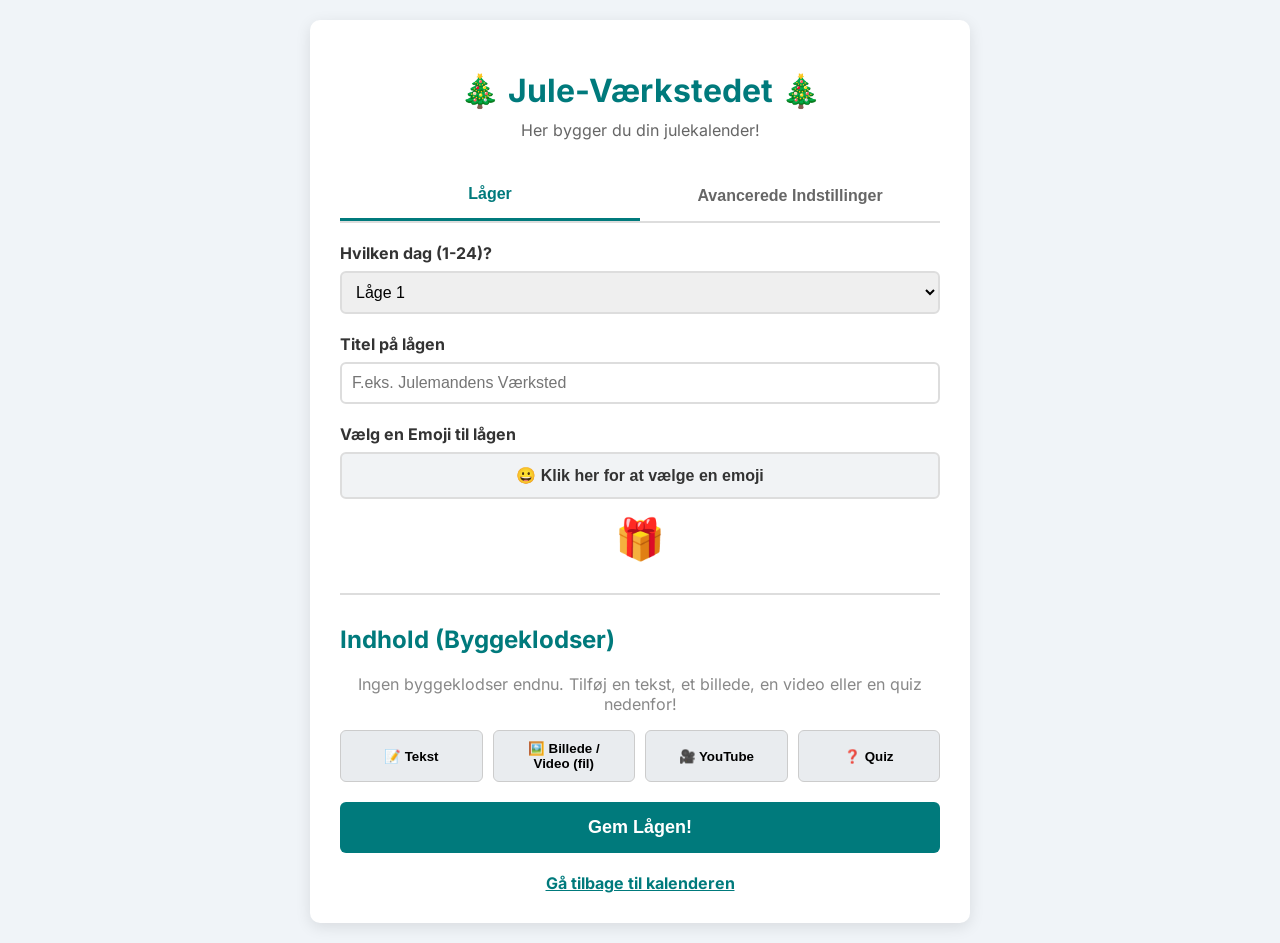
==== commit 9df8c3ed: "Minor fixes" ====
--- a/Data/wwwroot/editor.html
+++ b/Data/wwwroot/editor.html
@@ -94,6 +94,7 @@
         }
         button.save-btn {
             width: 100%;
+            margin-top: 20px;
             padding: 15px;
             background-color: #007a7c;
             color: white;
@@ -279,6 +280,30 @@
         <div class="form-group">
             <label>Undertitel</label>
             <input type="text" id="config-subtitle" placeholder="F.eks. Lavet af 2.A">
+        </div>
+        <div class="form-group" style="background: #f9f9f9; border: 1px solid #ddd; padding: 15px; border-radius: 8px;">
+            <label>Top-visning (Skolens logo eller Elevens navn)</label>
+            <div style="font-size: 14px; color: #555; margin-bottom: 10px;">Vælg om der skal vises skolens logo eller dit eget navn øverst på kalenderen:</div>
+            <select id="config-headermode" onchange="toggleHeaderMode()" style="margin-bottom: 12px;">
+                <option value="logo">🏫 Vis skolens logo</option>
+                <option value="name">👤 Vis elevens / klassens navn</option>
+                <option value="none">🚫 Skjul (vis hverken logo eller navn)</option>
+            </select>
+
+            <div id="config-logo-section">
+                <label style="font-size: 14px; margin-bottom: 6px;">Nuværende skolelogo:</label>
+                <div style="background: #005a5b; padding: 12px; border-radius: 6px; text-align: center; margin-bottom: 10px;">
+                    <img id="config-logo-preview" src="assets/logo.png" alt="Logo forhåndsvisning" style="max-height: 55px; max-width: 100%; object-fit: contain;">
+                </div>
+                <label style="font-size: 14px; margin-bottom: 4px;">Skift skolens logo (vælg billede fra computeren):</label>
+                <input type="file" id="config-logo-file" accept="image/*" onchange="handleLogoUpload(this)">
+                <button type="button" onclick="resetSchoolLogo()" style="margin-top: 8px; background: #fff; border: 1px solid #ccc; color: #333; padding: 5px 10px; border-radius: 4px; cursor: pointer; font-size: 13px;">Nulstil til standard-logo</button>
+            </div>
+
+            <div id="config-name-section" style="display: none;">
+                <label style="font-size: 14px; margin-bottom: 6px;">Elevens eller klassens navn:</label>
+                <input type="text" id="config-studentname" placeholder="F.eks. Lavet af Emilie">
+            </div>
         </div>
         <div class="form-group">
             <label>Test-tilstand (Tillad at åbne låger før tid)</label>
@@ -382,6 +407,58 @@
     }
 
     let currentDoorOrder = null;
+    let currentLogoUrl = 'assets/logo.png';
+
+    function toggleHeaderMode() {
+        const mode = document.getElementById('config-headermode').value;
+        document.getElementById('config-logo-section').style.display = (mode === 'logo') ? 'block' : 'none';
+        document.getElementById('config-name-section').style.display = (mode === 'name') ? 'block' : 'none';
+    }
+
+    function handleLogoUpload(input) {
+        const file = input.files && input.files[0];
+        if (!file) return;
+        const reader = new FileReader();
+        reader.onload = function(e) {
+            const dataUrl = e.target.result;
+            if (file.type === 'image/svg+xml' || file.type === 'image/gif') {
+                currentLogoUrl = dataUrl;
+                document.getElementById('config-logo-preview').src = currentLogoUrl;
+                return;
+            }
+            const img = new Image();
+            img.onload = function() {
+                const maxH = 160;
+                const maxW = 600;
+                let w = img.width;
+                let h = img.height;
+                if (h > maxH) {
+                    w = Math.round(w * (maxH / h));
+                    h = maxH;
+                }
+                if (w > maxW) {
+                    h = Math.round(h * (maxW / w));
+                    w = maxW;
+                }
+                const canvas = document.createElement('canvas');
+                canvas.width = w;
+                canvas.height = h;
+                const ctx = canvas.getContext('2d');
+                ctx.drawImage(img, 0, 0, w, h);
+                currentLogoUrl = canvas.toDataURL('image/png');
+                document.getElementById('config-logo-preview').src = currentLogoUrl;
+            };
+            img.src = dataUrl;
+        };
+        reader.readAsDataURL(file);
+    }
+
+    function resetSchoolLogo() {
+        currentLogoUrl = 'assets/logo.png';
+        document.getElementById('config-logo-preview').src = currentLogoUrl;
+        const fileInput = document.getElementById('config-logo-file');
+        if (fileInput) fileInput.value = '';
+    }
 
     async function loadConfig() {
         try {
@@ -390,6 +467,13 @@
                 const config = await res.json();
                 if (config.mainTitle) document.getElementById('config-maintitle').value = config.mainTitle;
                 if (config.subtitle) document.getElementById('config-subtitle').value = config.subtitle;
+                if (config.headerMode) document.getElementById('config-headermode').value = config.headerMode;
+                if (config.studentName !== undefined) document.getElementById('config-studentname').value = config.studentName;
+                if (config.logoUrl) {
+                    currentLogoUrl = config.logoUrl;
+                    document.getElementById('config-logo-preview').src = currentLogoUrl;
+                }
+                toggleHeaderMode();
                 if (config.isTestMode !== undefined) document.getElementById('config-testmode').value = config.isTestMode.toString();
                 if (config.showSnowfall !== undefined) document.getElementById('config-snow').value = config.showSnowfall.toString();
                 if (config.showSnowdrift !== undefined) document.getElementById('config-snowdrift').value = config.showSnowdrift.toString();
@@ -426,6 +510,9 @@
         const config = {
             mainTitle: document.getElementById('config-maintitle').value,
             subtitle: document.getElementById('config-subtitle').value,
+            headerMode: document.getElementById('config-headermode').value,
+            studentName: document.getElementById('config-studentname').value,
+            logoUrl: currentLogoUrl,
             isTestMode: document.getElementById('config-testmode').value === 'true',
             showSnowfall: document.getElementById('config-snow').value === 'true',
             showSnowdrift: document.getElementById('config-snowdrift').value === 'true',
@@ -489,23 +576,61 @@
         }
     }
 
-    function setEmoji(emoji) {
+    function setEmoji(emoji, skipDraft) {
         document.getElementById('door-emoji').value = emoji;
         document.getElementById('selected-emoji-preview').textContent = emoji;
         document.getElementById('full-emoji-picker').classList.add('content-hidden');
+        if (!skipDraft) saveDraft();
     }
 
     // Blocks array
 let currentBlocks = [];
+let isLoadingDoor = false;
+
+function saveDraft() {
+    if (isLoadingDoor) return;
+    try {
+        const day = document.getElementById('door-day').value;
+        const draft = {
+            title: document.getElementById('door-title').value,
+            emoji: document.getElementById('door-emoji').value || '🎁',
+            blocks: currentBlocks.map(b => ({
+                type: b.type,
+                value: b.value
+            }))
+        };
+        localStorage.setItem('julekalender_draft_' + day, JSON.stringify(draft));
+    } catch (e) {}
+}
+
+function clearDraft(day) {
+    try {
+        localStorage.removeItem('julekalender_draft_' + day);
+    } catch (e) {}
+}
+
+function escapeAttr(str) {
+    return String(str || '').replace(/&/g, '&amp;').replace(/"/g, '&quot;');
+}
+
+function applyFormat(index, command, value) {
+    document.execCommand(command, false, value || null);
+    const editorEl = document.getElementById('text-editor-' + index);
+    if (editorEl && currentBlocks[index]) {
+        currentBlocks[index].value = editorEl.innerHTML;
+        saveDraft();
+    }
+}
 
 function clearDoorForm() {
     document.getElementById('door-title').value = '';
-    setEmoji('🎁');
+    setEmoji('🎁', true);
     currentBlocks = [];
     renderBlocks();
 }
 
 async function loadDoor(day) {
+    isLoadingDoor = true;
     clearDoorForm();
     try {
         const res = await fetch('/api/door/' + day);
@@ -515,29 +640,36 @@
                 document.getElementById('door-title').value = data.title;
             }
             if(data.emoji) {
-                setEmoji(data.emoji);
+                setEmoji(data.emoji, true);
             }
             if(data.body && data.body.length > 0) {
                 // Map the server blocks to our editable blocks
                 currentBlocks = data.body.map(block => {
+                    const isYt = typeof block.value === 'string' && (block.value.includes('youtube.com') || block.value.includes('youtu.be'));
                     if (block.type === 'html' || block.type === 'text') return { type: 'text', value: block.value };
-                    if (block.type === 'image' || block.type === 'video' && !block.value.includes('youtube.com')) {
+                    if (block.type === 'image' || (block.type === 'video' && !isYt)) {
                         return { type: 'file', value: block.value, file: null };
                     }
-                    if (block.type === 'video' && block.value.includes('youtube.com')) return { type: 'video', value: block.value };
+                    if (block.type === 'video' && isYt) return { type: 'video', value: block.value };
                     if (block.type === 'quiz') return { type: 'quiz', value: block.value };
                     return block;
                 });
             }
-            renderBlocks();
         }
     } catch(e) {
         console.error("Kunne ikke hente låge", e);
     }
+
+    renderBlocks();
+    isLoadingDoor = false;
 }
 
 // Automatically load day 1 on boot
 window.addEventListener('DOMContentLoaded', () => {
+    const titleInput = document.getElementById('door-title');
+    if (titleInput) {
+        titleInput.addEventListener('input', saveDraft);
+    }
     loadDoor(1);
 });
 
@@ -548,12 +680,14 @@
     }
     currentBlocks.push(newBlock);
     renderBlocks();
+    saveDraft();
 }
 
 function removeBlock(index) {
     if(confirm('Er du sikker på du vil fjerne denne byggeklods?')) {
         currentBlocks.splice(index, 1);
         renderBlocks();
+        saveDraft();
     }
 }
 
@@ -563,24 +697,29 @@
     currentBlocks[index] = currentBlocks[index + dir];
     currentBlocks[index + dir] = temp;
     renderBlocks();
+    saveDraft();
 }
 
 function updateBlockValue(index, newValue) {
     currentBlocks[index].value = newValue;
+    saveDraft();
 }
 
 function updateQuizValue(index, field, value) {
     currentBlocks[index].value[field] = value;
+    saveDraft();
 }
 
 function updateQuizOption(blockIndex, optIndex, value) {
     currentBlocks[blockIndex].value.options[optIndex] = value;
+    saveDraft();
 }
 
 function addQuizOption(blockIndex) {
     if (currentBlocks[blockIndex].value.options.length < 4) {
-        currentBlocks[blockIndex].value.options.push('Nyt svar');
+        currentBlocks[blockIndex].value.options.push('');
         renderBlocks();
+        saveDraft();
     } else {
         alert("Du kan maksimalt have 4 svarmuligheder.");
     }
@@ -595,6 +734,7 @@
             currentBlocks[blockIndex].value.correctIndex--;
         }
         renderBlocks();
+        saveDraft();
     } else {
         alert("Du skal minimum have 2 svarmuligheder.");
     }
@@ -634,14 +774,14 @@
         if (block.type === 'text') {
             body = `
                 <div class="formatting-toolbar">
-                    <button type="button" class="format-btn" onclick="document.execCommand('bold',false,null)"><b>B</b></button>
-                    <button type="button" class="format-btn" onclick="document.execCommand('italic',false,null)"><i>I</i></button>
-                    <button type="button" class="format-btn" onclick="document.execCommand('underline',false,null)"><u>U</u></button>
-                    <button type="button" class="format-btn" onclick="document.execCommand('foreColor',false,'#d8232a')"><b style="color:#d8232a">Rød</b></button>
-                    <button type="button" class="format-btn" onclick="document.execCommand('foreColor',false,'#007a7c')"><b style="color:#007a7c">Grøn</b></button>
-                    <button type="button" class="format-btn" onclick="document.execCommand('foreColor',false,'#000000')"><b style="color:#000000">Sort</b></button>
+                    <button type="button" class="format-btn" onmousedown="event.preventDefault()" onclick="applyFormat(${index}, 'bold')"><b>B</b></button>
+                    <button type="button" class="format-btn" onmousedown="event.preventDefault()" onclick="applyFormat(${index}, 'italic')"><i>I</i></button>
+                    <button type="button" class="format-btn" onmousedown="event.preventDefault()" onclick="applyFormat(${index}, 'underline')"><u>U</u></button>
+                    <button type="button" class="format-btn" onmousedown="event.preventDefault()" onclick="applyFormat(${index}, 'foreColor', '#d8232a')"><b style="color:#d8232a">Rød</b></button>
+                    <button type="button" class="format-btn" onmousedown="event.preventDefault()" onclick="applyFormat(${index}, 'foreColor', '#007a7c')"><b style="color:#007a7c">Grøn</b></button>
+                    <button type="button" class="format-btn" onmousedown="event.preventDefault()" onclick="applyFormat(${index}, 'foreColor', '#000000')"><b style="color:#000000">Sort</b></button>
                 </div>
-                <div class="wysiwyg-editor" contenteditable="true" data-placeholder="Skriv din tekst her..." onblur="currentBlocks[${index}].value = this.innerHTML">${block.value}</div>
+                <div id="text-editor-${index}" class="wysiwyg-editor" contenteditable="true" data-placeholder="Skriv din tekst her..." oninput="currentBlocks[${index}].value = this.innerHTML; saveDraft();" onblur="currentBlocks[${index}].value = this.innerHTML; saveDraft();">${block.value}</div>
             `;
         } else if (block.type === 'file') {
             let previewHtml = '';
@@ -657,7 +797,7 @@
             }
 
             body = `
-                <input type="file" accept="image/*,video/mp4,video/webm" onchange="currentBlocks[${index}].file = this.files[0]; renderBlocks();">
+                <input type="file" accept="image/*,video/mp4,video/webm" onchange="currentBlocks[${index}].file = this.files[0]; renderBlocks(); saveDraft();">
                 ${previewHtml}
             `;
         } else if (block.type === 'video') {
@@ -674,7 +814,7 @@
                 ytPreview = `<iframe src="${embedUrl}" style="width: 100%; height: 200px; margin-top: 10px; border-radius: 6px;" frameborder="0" allowfullscreen></iframe>`;
             }
             body = `
-                <input type="text" placeholder="Indsæt YouTube URL..." value="${block.value}" onchange="currentBlocks[${index}].value = this.value; renderBlocks();">
+                <input type="text" placeholder="Indsæt YouTube URL..." value="${escapeAttr(block.value)}" oninput="currentBlocks[${index}].value = this.value; saveDraft();" onchange="currentBlocks[${index}].value = this.value; renderBlocks(); saveDraft();">
                 ${ytPreview}
             `;
         } else if (block.type === 'quiz') {
@@ -682,8 +822,8 @@
             block.value.options.forEach((opt, optIndex) => {
                 optsHtml += `
                     <div class="quiz-option">
-                        <input type="radio" name="quiz_correct_${index}" ${optIndex === block.value.correctIndex ? 'checked' : ''} onchange="currentBlocks[${index}].value.correctIndex = ${optIndex}">
-                        <input type="text" value="${opt}" onchange="updateQuizOption(${index}, ${optIndex}, this.value)" placeholder="Svarmulighed">
+                        <input type="radio" name="quiz_correct_${index}" ${optIndex === block.value.correctIndex ? 'checked' : ''} onchange="currentBlocks[${index}].value.correctIndex = ${optIndex}; saveDraft();">
+                        <input type="text" value="${escapeAttr(opt)}" oninput="updateQuizOption(${index}, ${optIndex}, this.value)" onchange="updateQuizOption(${index}, ${optIndex}, this.value)" placeholder="Svarmulighed">
                         <button type="button" class="btn-remove" style="background:#dc3545;" onclick="removeQuizOption(${index}, ${optIndex})" title="Slet mulighed">✖</button>
                     </div>
                 `;
@@ -691,12 +831,12 @@
             
             body = `
                 <label>Spørgsmål</label>
-                <div class="wysiwyg-editor" style="min-height: 40px; margin-bottom: 10px;" contenteditable="true" data-placeholder="Skriv dit spørgsmål her..." onblur="currentBlocks[${index}].value.question = this.innerHTML">${block.value.question}</div>
+                <div class="wysiwyg-editor" style="min-height: 40px; margin-bottom: 10px;" contenteditable="true" data-placeholder="Skriv dit spørgsmål her..." oninput="currentBlocks[${index}].value.question = this.innerHTML; saveDraft();" onblur="currentBlocks[${index}].value.question = this.innerHTML; saveDraft();">${block.value.question}</div>
                 <label>Svarmuligheder (vælg det rigtige svar med knappen til venstre)</label>
                 ${optsHtml}
                 ${block.value.options.length < 4 ? `<button type="button" class="format-btn" style="margin-bottom:10px; color:#007a7c; font-weight:bold;" onclick="addQuizOption(${index})">+ Tilføj svarmulighed</button>` : ''}
                 <label style="margin-top: 10px;">Godt klaret-besked (vises når de svarer rigtigt)</label>
-                <div class="wysiwyg-editor" style="min-height: 40px;" contenteditable="true" data-placeholder="F.eks. Godt klaret! Nissen gemte sig i træet." onblur="currentBlocks[${index}].value.explanation = this.innerHTML">${block.value.explanation}</div>
+                <div class="wysiwyg-editor" style="min-height: 40px;" contenteditable="true" data-placeholder="F.eks. Godt klaret! Nissen gemte sig i træet." oninput="currentBlocks[${index}].value.explanation = this.innerHTML; saveDraft();" onblur="currentBlocks[${index}].value.explanation = this.innerHTML; saveDraft();">${block.value.explanation}</div>
             `;
         }
         
@@ -755,6 +895,7 @@
     try {
         const response = await fetch('/api/door/' + day, { method: 'POST', body: formData });
         if (response.ok) {
+            clearDraft(day);
             statusEl.textContent = '✅ Låge ' + day + ' er gemt!';
             statusEl.className = 'status success';
             statusEl.style.display = 'block';
@@ -772,40 +913,65 @@
     let hasPendingSave = false;
     let hasPendingConfigSave = false;
 
-    // Hold the C# server alive by pinging it every 2 seconds
-    setInterval(async function() {
-        try {
-            const res = await fetch('/api/heartbeat');
-            if (res.ok) {
-                if (!isServerOnline) {
-                    isServerOnline = true;
-                    const modal = document.getElementById('offline-modal');
-                    if (modal) modal.style.display = 'none';
-                    if (hasPendingSave) {
-                        const statusEl = document.getElementById('status');
-                        statusEl.textContent = '🔄 Serveren er tilbage! Gemmer lågen automatisk...';
-                        statusEl.className = 'status';
-                        statusEl.style.display = 'block';
-                        saveDoor();
-                    } else if (hasPendingConfigSave) {
-                        const statusEl = document.getElementById('status');
-                        statusEl.textContent = '🔄 Serveren er tilbage! Gemmer indstillinger automatisk...';
-                        statusEl.className = 'status';
-                        statusEl.style.display = 'block';
-                        saveConfig();
-                    }
+    function handleHeartbeatStatus(online) {
+        if (online) {
+            if (!isServerOnline) {
+                isServerOnline = true;
+                const modal = document.getElementById('offline-modal');
+                if (modal) modal.style.display = 'none';
+                if (hasPendingSave) {
+                    const statusEl = document.getElementById('status');
+                    statusEl.textContent = '🔄 Serveren er tilbage! Gemmer lågen automatisk...';
+                    statusEl.className = 'status';
+                    statusEl.style.display = 'block';
+                    saveDoor();
+                } else if (hasPendingConfigSave) {
+                    const statusEl = document.getElementById('status');
+                    statusEl.textContent = '🔄 Serveren er tilbage! Gemmer indstillinger automatisk...';
+                    statusEl.className = 'status';
+                    statusEl.style.display = 'block';
+                    saveConfig();
                 }
-            } else {
-                throw new Error("offline");
-            }
-        } catch (e) {
+            }
+        } else {
             if (isServerOnline) {
                 isServerOnline = false;
                 const modal = document.getElementById('offline-modal');
                 if (modal) modal.style.display = 'flex';
             }
         }
-    }, 2000);
+    }
+
+    // Hold the C# server alive using a background Web Worker (immune to tab throttling & dialog pauses)
+    (function() {
+        const origin = window.location.origin;
+        try {
+            const workerCode = `
+                setInterval(async function() {
+                    try {
+                        const res = await fetch('${origin}/api/heartbeat', { cache: 'no-store' });
+                        self.postMessage(res.ok);
+                    } catch (e) {
+                        self.postMessage(false);
+                    }
+                }, 2000);
+            `;
+            const blob = new Blob([workerCode], { type: 'application/javascript' });
+            const worker = new Worker(URL.createObjectURL(blob));
+            worker.onmessage = function(e) {
+                handleHeartbeatStatus(e.data);
+            };
+        } catch (e) {
+            setInterval(async function() {
+                try {
+                    const res = await fetch('/api/heartbeat', { cache: 'no-store' });
+                    handleHeartbeatStatus(res.ok);
+                } catch (err) {
+                    handleHeartbeatStatus(false);
+                }
+            }, 2000);
+        }
+    })();
 </script>
 
 <div id="offline-modal" style="display: none; position: fixed; top: 0; left: 0; width: 100%; height: 100%; background: rgba(0, 0, 0, 0.8); z-index: 9999; justify-content: center; align-items: center; text-align: center; color: white; padding: 20px; box-sizing: border-box;">
